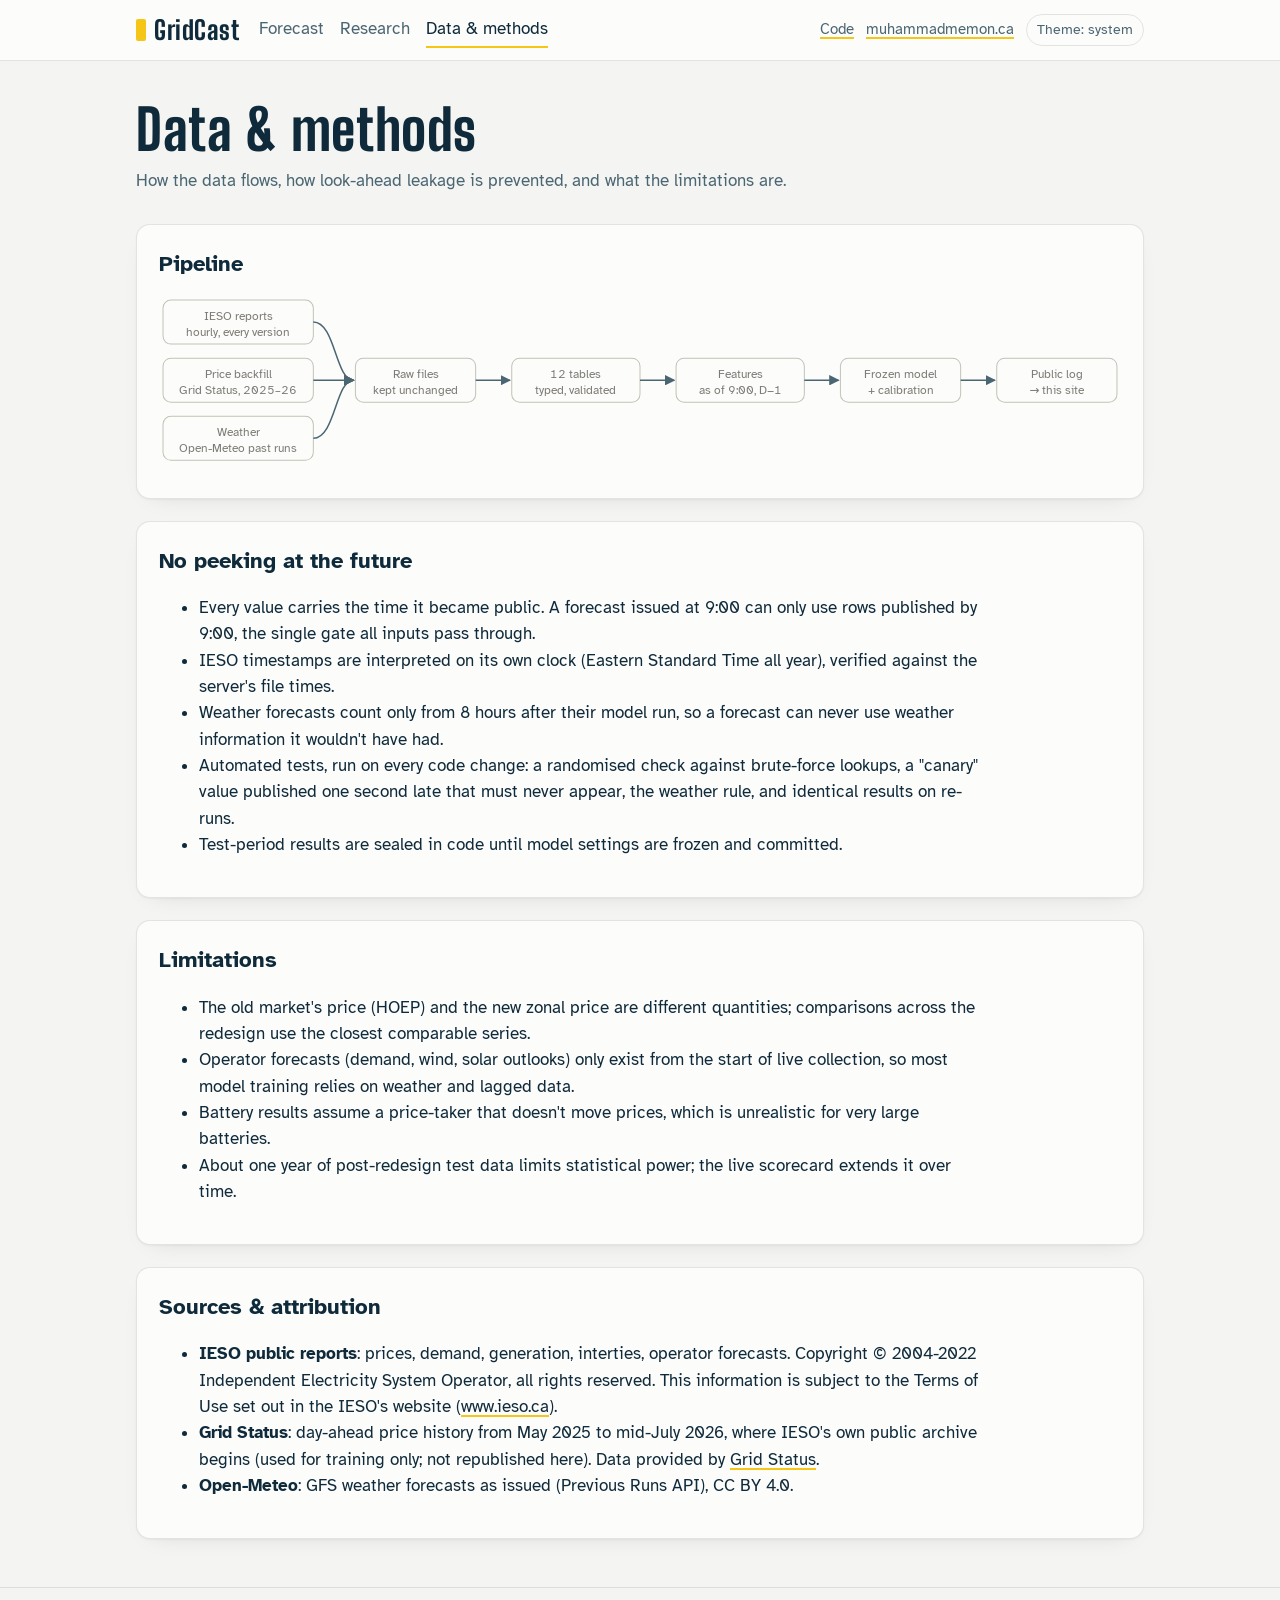
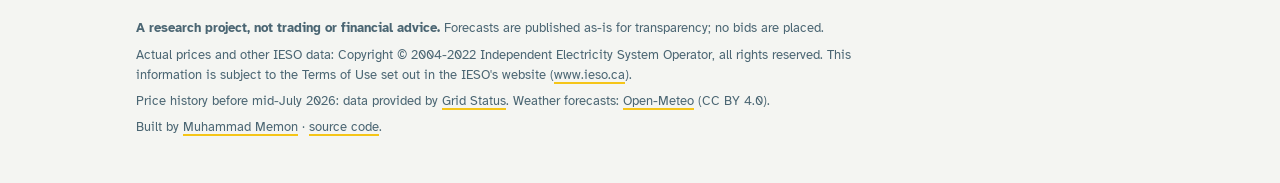
==== site/methods.html @ bc0dd68a "feat(site): project site for gridcast.muhammadmemon.ca (private preview, not deployed) Static pages " ====
<!doctype html>
<html lang="en">
<head>
<meta charset="utf-8">
<meta name="viewport" content="width=device-width, initial-scale=1">
<title>Data & methods · GridCast</title>
<meta name="description" content="How GridCast collects data, prevents look-ahead leakage and where its limits are.">
<link rel="preconnect" href="https://fonts.googleapis.com">
<link rel="preconnect" href="https://fonts.gstatic.com" crossorigin>
<link rel="stylesheet" href="https://fonts.googleapis.com/css2?family=Atkinson+Hyperlegible:ital,wght@0,400;0,700;1,400&family=Big+Shoulders+Display:wght@700;800&display=swap">
<link rel="stylesheet" href="assets/site.css">
<script type="module" src="assets/app.js"></script>
</head>
<body data-page="methods">
<header class="top">
  <div class="wrap">
    <a class="brand" href="./">GridCast</a>
    <nav class="nav" aria-label="Sections">
      <a href="./" >Forecast</a>
      <a href="research.html" >Research</a>
      <a href="methods.html" aria-current="page">Data &amp; methods</a>
    </nav>
    <div class="top-links">
      <a href="https://github.com/Muhammad-Memon542/GridCast">Code</a>
      <a href="https://muhammadmemon.ca">muhammadmemon.ca</a>
      <button class="theme-toggle" type="button">Theme: system</button>
    </div>
  </div>
</header>
<main class="wrap">
<section class="hero">
  <h1>Data &amp; methods</h1>
  <p>How the data flows, how look-ahead leakage is prevented, and what the limitations are.</p>
</section>

<section class="card" aria-labelledby="flow-title">
  <h2 id="flow-title">Pipeline</h2>
  <div class="chart">
    <svg viewBox="0 0 960 190" role="img" aria-labelledby="flow-desc">
      <title id="flow-desc">Data flows from IESO reports, the price-history backfill and weather forecasts into raw storage, validated tables, point-in-time features, frozen models, a public forecast log and this site.</title>
      <g font-size="13">
        <g fill="var(--surface)" stroke="var(--axis)">
          <rect x="4" y="14" width="150" height="44" rx="8"/><rect x="4" y="72" width="150" height="44" rx="8"/><rect x="4" y="130" width="150" height="44" rx="8"/>
          <rect x="196" y="72" width="120" height="44" rx="8"/><rect x="352" y="72" width="128" height="44" rx="8"/>
          <rect x="516" y="72" width="128" height="44" rx="8"/><rect x="680" y="72" width="120" height="44" rx="8"/><rect x="836" y="72" width="120" height="44" rx="8"/>
        </g>
        <g fill="var(--ink)" text-anchor="middle">
          <text x="79" y="34">IESO reports</text><text x="79" y="50" fill="var(--muted)">hourly, every version</text>
          <text x="79" y="92">Price backfill</text><text x="79" y="108" fill="var(--muted)">Grid Status, 2025–26</text>
          <text x="79" y="150">Weather</text><text x="79" y="166" fill="var(--muted)">Open-Meteo past runs</text>
          <text x="256" y="92">Raw files</text><text x="256" y="108" fill="var(--muted)">kept unchanged</text>
          <text x="416" y="92">12 tables</text><text x="416" y="108" fill="var(--muted)">typed, validated</text>
          <text x="580" y="92">Features</text><text x="580" y="108" fill="var(--muted)">as of 9:00, D−1</text>
          <text x="740" y="92">Frozen model</text><text x="740" y="108" fill="var(--muted)">+ calibration</text>
          <text x="896" y="92">Public log</text><text x="896" y="108" fill="var(--muted)">→ this site</text>
        </g>
        <g stroke="var(--ink-2)" stroke-width="1.5" fill="none" marker-end="url(#arrow)">
          <path d="M154 36 C176 36 176 94 194 94"/><path d="M154 94 H194"/><path d="M154 152 C176 152 176 94 194 94"/>
          <path d="M316 94 H350"/><path d="M480 94 H514"/><path d="M644 94 H678"/><path d="M800 94 H834"/>
        </g>
        <defs><marker id="arrow" viewBox="0 0 8 8" refX="7" refY="4" markerWidth="7" markerHeight="7" orient="auto"><path d="M0,0 L8,4 L0,8 Z" fill="var(--ink-2)"/></marker></defs>
      </g>
    </svg>
  </div>
</section>

<section class="card prose" aria-labelledby="leak-title">
  <h2 id="leak-title">No peeking at the future</h2>
  <ul>
    <li>Every value carries the time it became public. A forecast issued at 9:00 can only use rows published by 9:00, the single gate all inputs pass through.</li>
    <li>IESO timestamps are interpreted on its own clock (Eastern Standard Time all year), verified against the server's file times.</li>
    <li>Weather forecasts count only from 8 hours after their model run, so a forecast can never use weather information it wouldn't have had.</li>
    <li>Automated tests, run on every code change: a randomised check against brute-force lookups, a "canary" value published one second late that must never appear, the weather rule, and identical results on re-runs.</li>
    <li>Test-period results are sealed in code until model settings are frozen and committed.</li>
  </ul>
</section>

<section class="card prose" aria-labelledby="lim-title">
  <h2 id="lim-title">Limitations</h2>
  <ul>
    <li>The old market's price (HOEP) and the new zonal price are different quantities; comparisons across the redesign use the closest comparable series.</li>
    <li>Operator forecasts (demand, wind, solar outlooks) only exist from the start of live collection, so most model training relies on weather and lagged data.</li>
    <li>Battery results assume a price-taker that doesn't move prices, which is unrealistic for very large batteries.</li>
    <li>About one year of post-redesign test data limits statistical power; the live scorecard extends it over time.</li>
  </ul>
</section>

<section class="card prose" aria-labelledby="src-title">
  <h2 id="src-title">Sources &amp; attribution</h2>
  <ul>
    <li><strong>IESO public reports</strong>: prices, demand, generation, interties, operator forecasts. Copyright © 2004-2022 Independent Electricity System Operator, all rights reserved. This information is subject to the Terms of Use set out in the IESO's website (<a href="https://www.ieso.ca">www.ieso.ca</a>).</li>
    <li><strong>Grid Status</strong>: day-ahead price history from May 2025 to mid-July 2026, where IESO's own public archive begins (used for training only; not republished here). Data provided by <a href="https://www.gridstatus.io/">Grid Status</a>.</li>
    <li><strong>Open-Meteo</strong>: GFS weather forecasts as issued (Previous Runs API), CC BY 4.0.</li>
  </ul>
</section>
</main>
<footer class="foot">
  <div class="wrap">
    <p><strong>A research project, not trading or financial advice.</strong> Forecasts are published as-is for transparency; no bids are placed.</p>
    <p>Actual prices and other IESO data: Copyright © 2004-2022 Independent Electricity System Operator, all rights reserved. This information is subject to the Terms of Use set out in the IESO's website (<a href="https://www.ieso.ca">www.ieso.ca</a>).</p>
    <p>Price history before mid-July 2026: data provided by <a href="https://www.gridstatus.io/">Grid Status</a>. Weather forecasts: <a href="https://open-meteo.com/">Open-Meteo</a> (CC BY 4.0).</p>
    <p>Built by <a href="https://muhammadmemon.ca">Muhammad Memon</a> · <a href="https://github.com/Muhammad-Memon542/GridCast">source code</a>.</p>
  </div>
</footer>
</body>
</html>
---- site/assets/site.css ----
/* GridCast project site. Brand type from muhammadmemon.ca; chart colours from the
   validated reference palette (blue = forecast, orange = actual; both pass the CVD and
   contrast checks in light and dark). */

:root {
  color-scheme: light;
  --page: #f4f5f2;
  --surface: #fcfcfb;
  --ink: #0f2a3a;
  --ink-2: #4b6673;
  --muted: #7d7b75;
  --grid: #e1e0d9;
  --axis: #c3c2b7;
  --border: rgba(11, 11, 11, 0.10);
  --accent: #f5c518;
  --band-98: #cde2fb;
  --band-90: #9ec5f4;
  --band-50: #6da7ec;
  --median: #1c5cab;
  --actual: #eb6834;
  --bar: #2a78d6;
  --bar-hover: #5598e7;
  --dot: #2a78d6;
  --shadow: 0 1px 2px rgba(11, 11, 11, 0.04), 0 8px 24px -16px rgba(11, 11, 11, 0.18);
  --body: "Atkinson Hyperlegible", system-ui, -apple-system, "Segoe UI", Roboto, sans-serif;
  --display: "Big Shoulders Display", "Arial Narrow", "Roboto Condensed", sans-serif;
  --radius: 14px;
}

@media (prefers-color-scheme: dark) {
  :root:where(:not([data-theme="light"])) {
    color-scheme: dark;
    --page: #0d0d0d;
    --surface: #1a1a19;
    --ink: #f3f3ef;
    --ink-2: #c3c2b7;
    --muted: #898781;
    --grid: #2c2c2a;
    --axis: #383835;
    --border: rgba(255, 255, 255, 0.10);
    --band-98: #0d366b;
    --band-90: #184f95;
    --band-50: #256abf;
    --median: #86b6ef;
    --actual: #d95926;
    --bar: #3987e5;
    --bar-hover: #6da7ec;
    --dot: #3987e5;
    --shadow: none;
  }
}

:root[data-theme="dark"] {
  color-scheme: dark;
  --page: #0d0d0d;
  --surface: #1a1a19;
  --ink: #f3f3ef;
  --ink-2: #c3c2b7;
  --muted: #898781;
  --grid: #2c2c2a;
  --axis: #383835;
  --border: rgba(255, 255, 255, 0.10);
  --band-98: #0d366b;
  --band-90: #184f95;
  --band-50: #256abf;
  --median: #86b6ef;
  --actual: #d95926;
  --bar: #3987e5;
  --bar-hover: #6da7ec;
  --dot: #3987e5;
  --shadow: none;
}

* { box-sizing: border-box; }
html { -webkit-text-size-adjust: 100%; }
body {
  margin: 0;
  background: var(--page);
  color: var(--ink);
  font: 17px/1.55 var(--body);
}
a { color: inherit; text-decoration-color: var(--accent); text-decoration-thickness: 2px; text-underline-offset: 3px; }
a:hover { text-decoration-color: currentColor; }
:focus-visible { outline: 2px solid var(--median); outline-offset: 2px; }

.wrap { max-width: 1040px; margin: 0 auto; padding: 0 16px; }

/* header */
.top { border-bottom: 1px solid var(--border); background: var(--surface); }
.top .wrap { display: flex; align-items: center; gap: 20px; min-height: 60px; flex-wrap: wrap; }
.brand { font: 800 26px/1 var(--display); letter-spacing: 0.02em; text-decoration: none; display: flex; align-items: center; gap: 8px; }
.brand::before { content: ""; width: 10px; height: 22px; background: var(--accent); border-radius: 2px; }
.nav { display: flex; gap: 16px; flex-wrap: wrap; flex: 1; }
.nav a { text-decoration: none; color: var(--ink-2); padding: 4px 0; border-bottom: 2px solid transparent; }
.nav a[aria-current="page"] { color: var(--ink); border-bottom-color: var(--accent); }
.top-links { display: flex; gap: 12px; align-items: center; font-size: 15px; color: var(--ink-2); }
.theme-toggle { background: none; border: 1px solid var(--border); color: var(--ink-2); border-radius: 999px; padding: 4px 10px; font: inherit; font-size: 14px; cursor: pointer; }

/* hero */
.hero { padding: 40px 0 8px; }
.hero h1 { font: 800 clamp(34px, 6vw, 56px)/1.02 var(--display); margin: 0 0 10px; letter-spacing: 0.01em; }
.hero p { margin: 0; color: var(--ink-2); max-width: 680px; }
.preview-flag { display: inline-block; margin-top: 14px; font-size: 14px; padding: 3px 10px; border-radius: 999px; border: 1px dashed var(--ink-2); color: var(--ink-2); }

/* cards */
.card { background: var(--surface); border: 1px solid var(--border); border-radius: var(--radius); box-shadow: var(--shadow); padding: 22px; margin: 22px 0; }
.card h2 { margin: 0 0 4px; font-size: 22px; }
.card .sub { margin: 0 0 18px; color: var(--ink-2); font-size: 15px; }
.section-title { font: 700 30px/1.1 var(--display); margin: 40px 0 0; letter-spacing: 0.01em; }

/* stat tiles */
.tiles { display: grid; grid-template-columns: repeat(auto-fit, minmax(180px, 1fr)); gap: 14px; margin-bottom: 18px; }
.tile { border: 1px solid var(--border); border-radius: 10px; padding: 12px 14px; }
.tile .label { font-size: 14px; color: var(--ink-2); }
.tile .value { font-size: 26px; font-weight: 700; line-height: 1.2; }
.tile .value.hero-figure { font-size: 48px; }
.tile .note { font-size: 13px; color: var(--muted); }

/* charts */
.chart { position: relative; width: 100%; }
.chart svg { display: block; width: 100%; height: auto; overflow: visible; }
.chart text { font-family: var(--body); fill: var(--muted); font-size: 12px; font-variant-numeric: tabular-nums; }
.chart .grid { stroke: var(--grid); stroke-width: 1; shape-rendering: crispEdges; }
.chart .baseline { stroke: var(--axis); stroke-width: 1; shape-rendering: crispEdges; }
.chart .crosshair { stroke: var(--ink-2); stroke-width: 1; pointer-events: none; }
.chart .label-strong { fill: var(--ink); font-size: 13px; }
.legend { display: flex; flex-wrap: wrap; gap: 6px 18px; font-size: 14px; color: var(--ink-2); margin: 10px 0 0; padding: 0; list-style: none; }
.legend li { display: inline-flex; align-items: center; gap: 7px; }
.key-rect { width: 18px; height: 10px; border-radius: 2px; display: inline-block; }
.key-line { width: 18px; height: 2px; border-radius: 1px; display: inline-block; }
.tooltip { position: absolute; pointer-events: none; background: var(--surface); color: var(--ink); border: 1px solid var(--border); border-radius: 8px; padding: 8px 10px; font-size: 13px; line-height: 1.45; box-shadow: 0 8px 24px -12px rgba(0, 0, 0, 0.35); min-width: 150px; z-index: 5; }
.tooltip .t-head { color: var(--ink-2); margin-bottom: 2px; }
.tooltip .t-row { display: flex; align-items: center; gap: 8px; }
.tooltip .t-row strong { font-variant-numeric: tabular-nums; }
.tooltip .t-key { width: 12px; height: 2px; border-radius: 1px; flex: none; }
.empty { border: 1px dashed var(--border); border-radius: 10px; padding: 28px 18px; text-align: center; color: var(--ink-2); }

/* tables */
details.table-view { margin-top: 14px; font-size: 14px; }
details.table-view summary { cursor: pointer; color: var(--ink-2); }
table { width: 100%; border-collapse: collapse; margin-top: 10px; font-size: 14px; }
th, td { text-align: right; padding: 6px 8px; border-bottom: 1px solid var(--border); font-variant-numeric: tabular-nums; }
th:first-child, td:first-child { text-align: left; }
th { color: var(--ink-2); font-weight: 400; }
.table-scroll { overflow-x: auto; }

/* prose */
.prose p, .prose li { max-width: 72ch; }
.prose h3 { margin: 22px 0 6px; font-size: 18px; }
.mono { font-family: ui-monospace, "SF Mono", Menlo, monospace; font-size: 13px; word-break: break-all; }
.badges { display: grid; gap: 10px; margin: 0; padding: 0; list-style: none; }
.badges li { display: grid; grid-template-columns: 52px 1fr; gap: 10px; align-items: baseline; }
.badges .rq { font-weight: 700; }
.badges .state { color: var(--ink-2); }
.small-multiples { display: grid; grid-template-columns: repeat(auto-fit, minmax(min(100%, 380px), 1fr)); gap: 22px 28px; }
.small-multiples h4 { margin: 0 0 4px; font-size: 14px; font-weight: 400; color: var(--ink-2); }

/* footer */
.foot { border-top: 1px solid var(--border); margin-top: 48px; padding: 24px 0 40px; font-size: 13px; color: var(--ink-2); }
.foot p { margin: 6px 0; max-width: 90ch; }

@media (max-width: 640px) {
  body { font-size: 16px; }
  .card { padding: 16px; }
  .tiles { grid-template-columns: repeat(2, minmax(0, 1fr)); gap: 10px; }
  .tile:has(.hero-figure) { grid-column: 1 / -1; }
  .tile .value.hero-figure { font-size: 40px; }
  /* row 1: brand + theme; row 2: sections. Code and site links stay in the footer. */
  .top .wrap { gap: 4px 16px; padding-top: 10px; padding-bottom: 6px; }
  .top .wrap .brand { flex: 1; }
  .top-links { order: 2; }
  .top-links a { display: none; }
  .nav { order: 3; flex: 0 0 100%; }
}
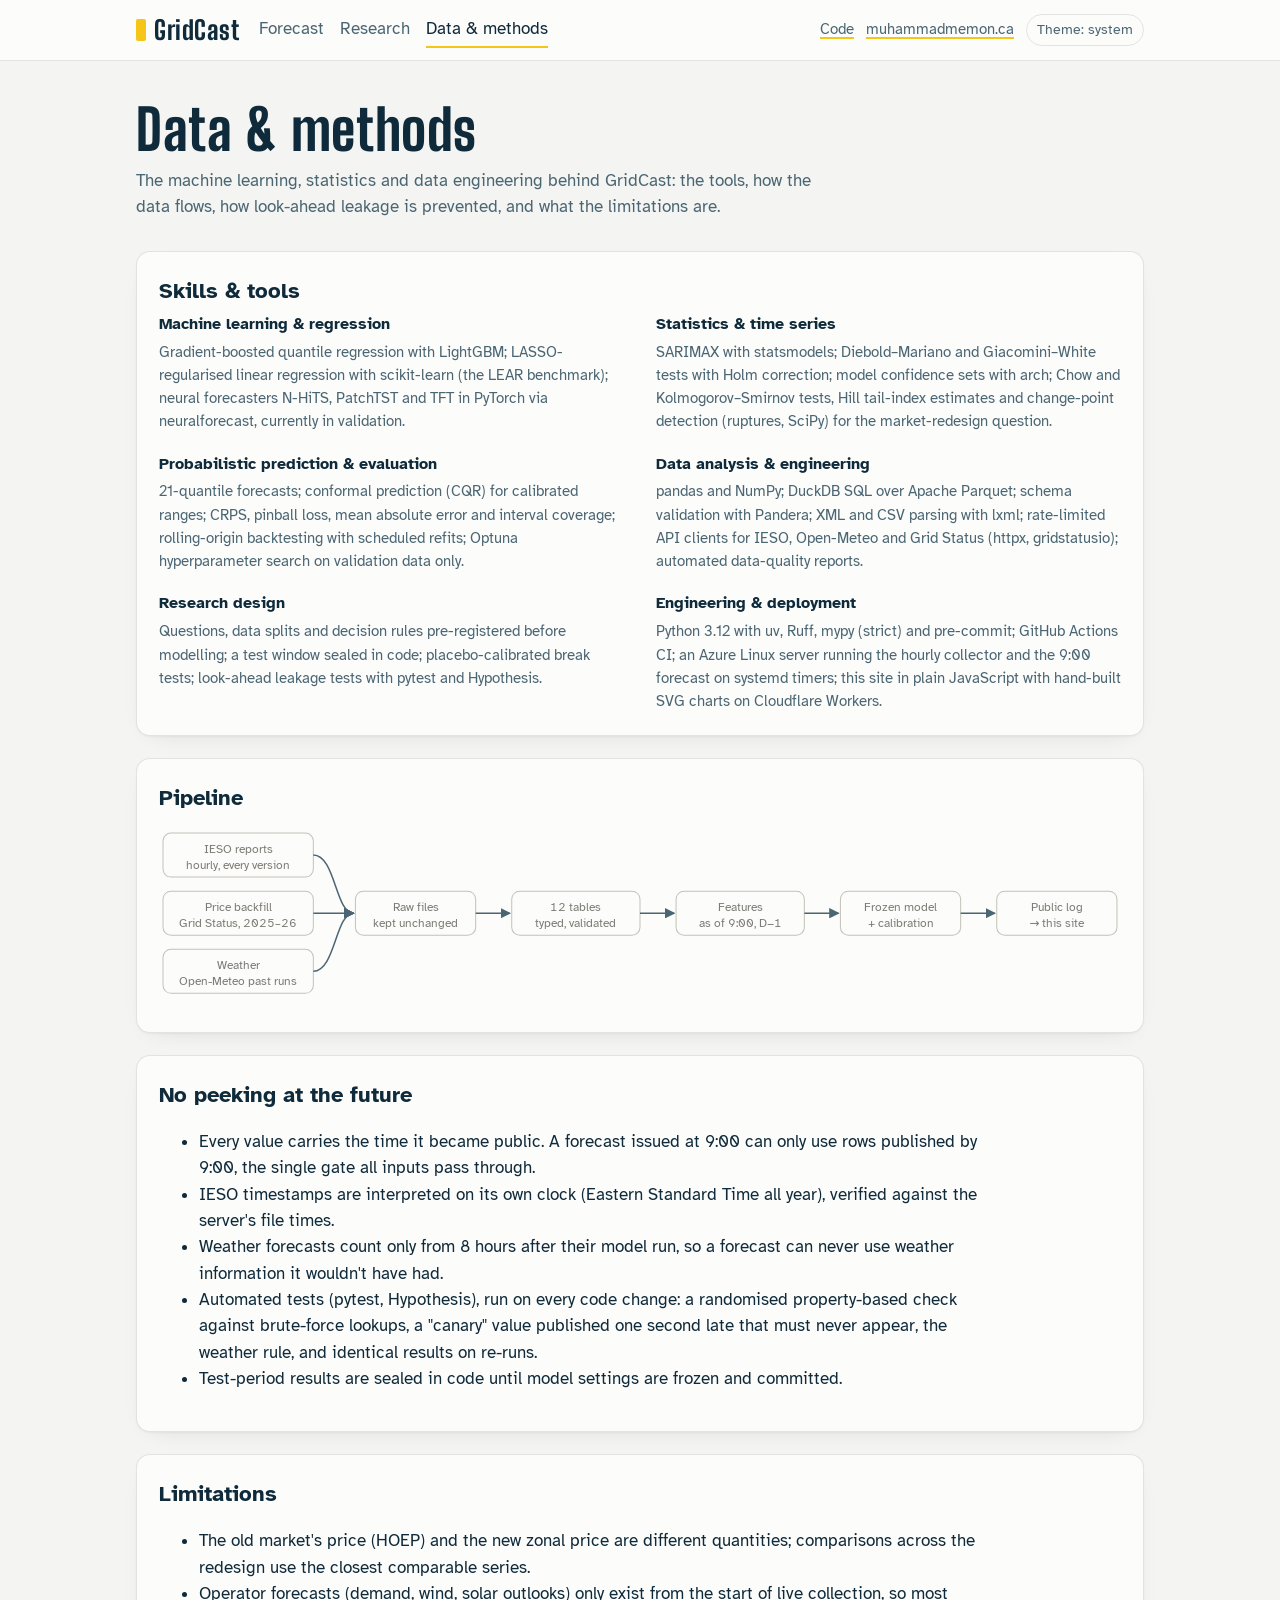
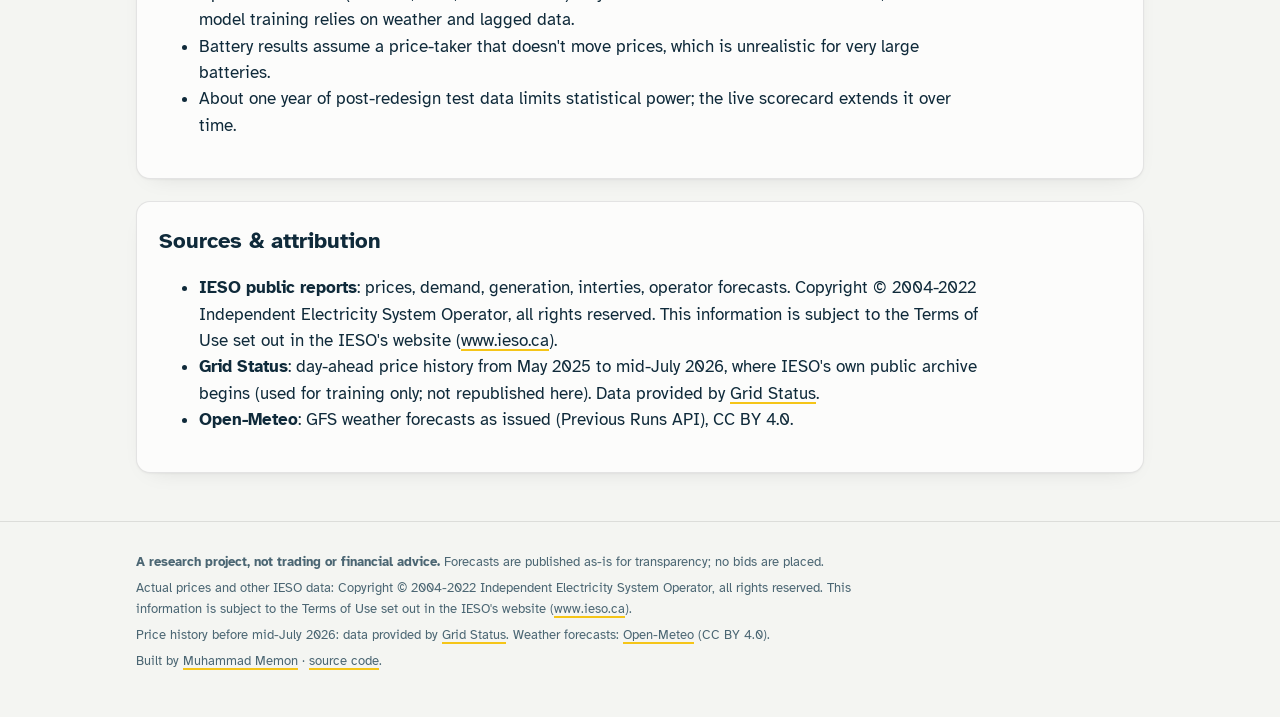
==== commit b5b4447c: "feat(site): describe the skills and tools behind GridCast A Skills & tools card on Data & methods (m" ====
--- a/site/methods.html
+++ b/site/methods.html
@@ -30,7 +30,19 @@
 <main class="wrap">
 <section class="hero">
   <h1>Data &amp; methods</h1>
-  <p>How the data flows, how look-ahead leakage is prevented, and what the limitations are.</p>
+  <p>The machine learning, statistics and data engineering behind GridCast: the tools, how the data flows, how look-ahead leakage is prevented, and what the limitations are.</p>
+</section>
+
+<section class="card" aria-labelledby="skills-title">
+  <h2 id="skills-title">Skills &amp; tools</h2>
+  <div class="skills">
+    <div><h3>Machine learning &amp; regression</h3><p>Gradient-boosted quantile regression with LightGBM; LASSO-regularised linear regression with scikit-learn (the LEAR benchmark); neural forecasters N-HiTS, PatchTST and TFT in PyTorch via neuralforecast, currently in validation.</p></div>
+    <div><h3>Statistics &amp; time series</h3><p>SARIMAX with statsmodels; Diebold–Mariano and Giacomini–White tests with Holm correction; model confidence sets with arch; Chow and Kolmogorov–Smirnov tests, Hill tail-index estimates and change-point detection (ruptures, SciPy) for the market-redesign question.</p></div>
+    <div><h3>Probabilistic prediction &amp; evaluation</h3><p>21-quantile forecasts; conformal prediction (CQR) for calibrated ranges; CRPS, pinball loss, mean absolute error and interval coverage; rolling-origin backtesting with scheduled refits; Optuna hyperparameter search on validation data only.</p></div>
+    <div><h3>Data analysis &amp; engineering</h3><p>pandas and NumPy; DuckDB SQL over Apache Parquet; schema validation with Pandera; XML and CSV parsing with lxml; rate-limited API clients for IESO, Open-Meteo and Grid Status (httpx, gridstatusio); automated data-quality reports.</p></div>
+    <div><h3>Research design</h3><p>Questions, data splits and decision rules pre-registered before modelling; a test window sealed in code; placebo-calibrated break tests; look-ahead leakage tests with pytest and Hypothesis.</p></div>
+    <div><h3>Engineering &amp; deployment</h3><p>Python 3.12 with uv, Ruff, mypy (strict) and pre-commit; GitHub Actions CI; an Azure Linux server running the hourly collector and the 9:00 forecast on systemd timers; this site in plain JavaScript with hand-built SVG charts on Cloudflare Workers.</p></div>
+  </div>
 </section>
 
 <section class="card" aria-labelledby="flow-title">
@@ -70,7 +82,7 @@
     <li>Every value carries the time it became public. A forecast issued at 9:00 can only use rows published by 9:00, the single gate all inputs pass through.</li>
     <li>IESO timestamps are interpreted on its own clock (Eastern Standard Time all year), verified against the server's file times.</li>
     <li>Weather forecasts count only from 8 hours after their model run, so a forecast can never use weather information it wouldn't have had.</li>
-    <li>Automated tests, run on every code change: a randomised check against brute-force lookups, a "canary" value published one second late that must never appear, the weather rule, and identical results on re-runs.</li>
+    <li>Automated tests (pytest, Hypothesis), run on every code change: a randomised property-based check against brute-force lookups, a "canary" value published one second late that must never appear, the weather rule, and identical results on re-runs.</li>
     <li>Test-period results are sealed in code until model settings are frozen and committed.</li>
   </ul>
 </section>
--- a/site/assets/site.css
+++ b/site/assets/site.css
@@ -152,6 +152,9 @@
 .badges li { display: grid; grid-template-columns: 52px 1fr; gap: 10px; align-items: baseline; }
 .badges .rq { font-weight: 700; }
 .badges .state { color: var(--ink-2); }
+.skills { display: grid; grid-template-columns: repeat(auto-fit, minmax(min(100%, 300px), 1fr)); gap: 18px 32px; }
+.skills h3 { margin: 0 0 4px; font-size: 16px; }
+.skills p { margin: 0; color: var(--ink-2); font-size: 15px; }
 .small-multiples { display: grid; grid-template-columns: repeat(auto-fit, minmax(min(100%, 380px), 1fr)); gap: 22px 28px; }
 .small-multiples h4 { margin: 0 0 4px; font-size: 14px; font-weight: 400; color: var(--ink-2); }
 
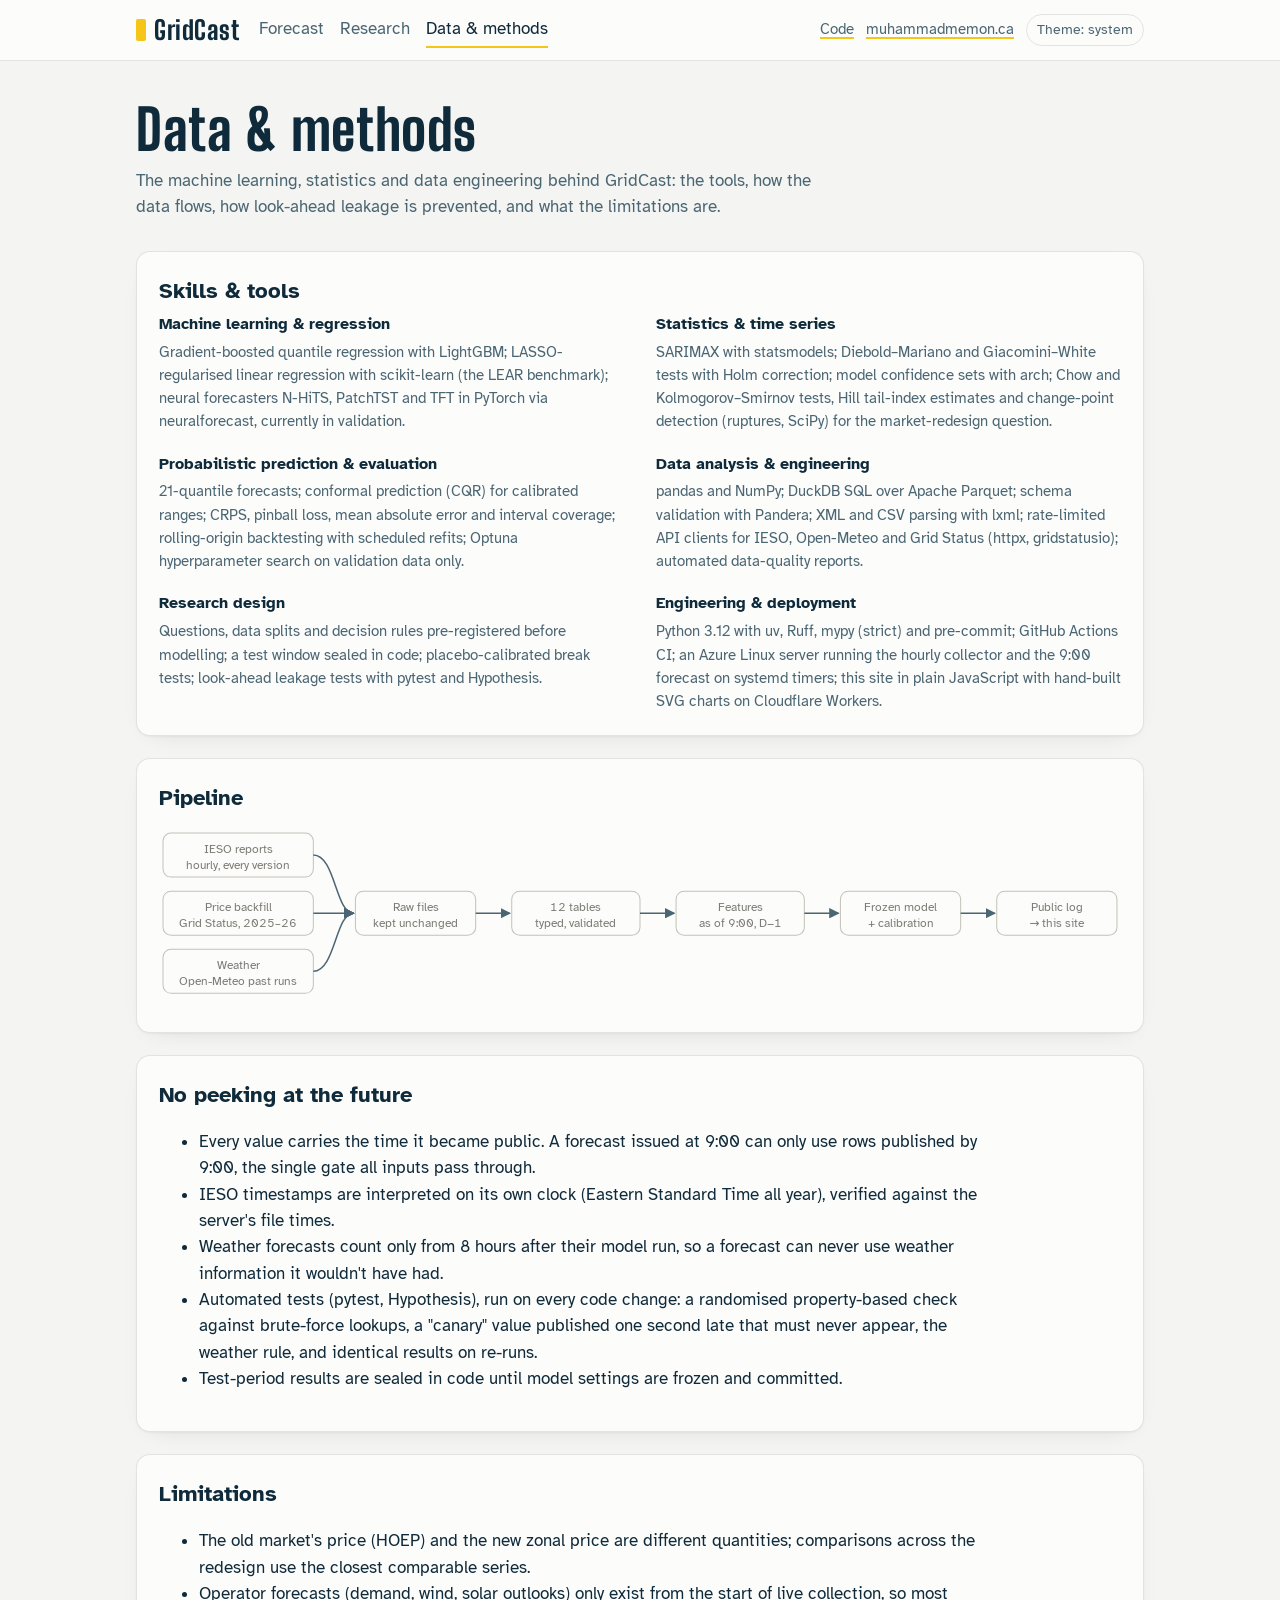
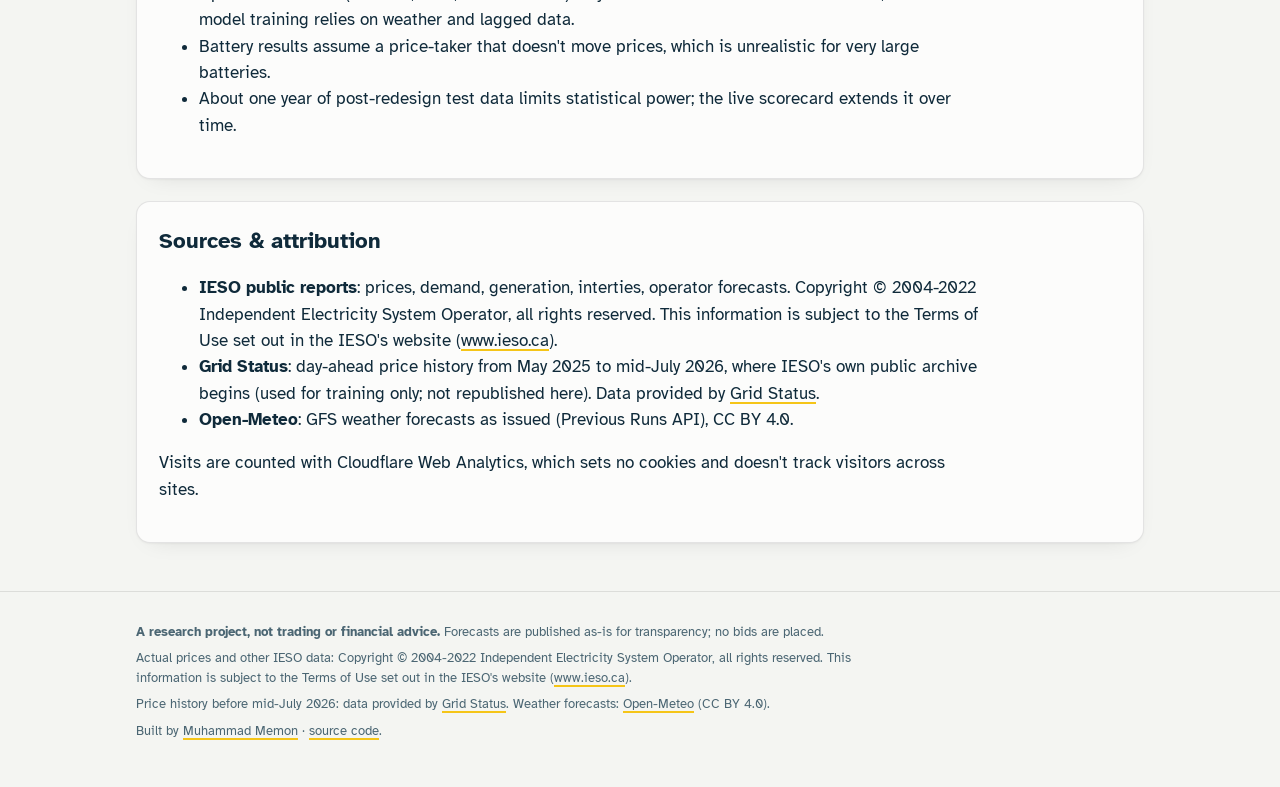
==== commit fce9a7fc: "feat(site): allow Cloudflare Web Analytics Cloudflare injects its cookie-free analytics beacon, whic" ====
--- a/site/methods.html
+++ b/site/methods.html
@@ -104,6 +104,7 @@
     <li><strong>Grid Status</strong>: day-ahead price history from May 2025 to mid-July 2026, where IESO's own public archive begins (used for training only; not republished here). Data provided by <a href="https://www.gridstatus.io/">Grid Status</a>.</li>
     <li><strong>Open-Meteo</strong>: GFS weather forecasts as issued (Previous Runs API), CC BY 4.0.</li>
   </ul>
+  <p>Visits are counted with Cloudflare Web Analytics, which sets no cookies and doesn't track visitors across sites.</p>
 </section>
 </main>
 <footer class="foot">
--- a/site/assets/site.css
+++ b/site/assets/site.css
@@ -72,6 +72,8 @@
 }
 
 * { box-sizing: border-box; }
+/* the hidden attribute must win over component display rules (.legend, .preview-flag, ...) */
+[hidden] { display: none !important; }
 html { -webkit-text-size-adjust: 100%; }
 body {
   margin: 0;
@@ -128,6 +130,13 @@
 .legend li { display: inline-flex; align-items: center; gap: 7px; }
 .key-rect { width: 18px; height: 10px; border-radius: 2px; display: inline-block; }
 .key-line { width: 18px; height: 2px; border-radius: 1px; display: inline-block; }
+/* legend colours live here, not in style="" attributes, which the site's CSP blocks */
+.key-median { background: var(--median); }
+.key-actual { background: var(--actual); }
+.key-b50 { background: var(--band-50); }
+.key-b90 { background: var(--band-90); }
+.key-b98 { background: var(--band-98); }
+.result { margin: 12px 0 0; font-size: 15px; color: var(--ink); }
 .tooltip { position: absolute; pointer-events: none; background: var(--surface); color: var(--ink); border: 1px solid var(--border); border-radius: 8px; padding: 8px 10px; font-size: 13px; line-height: 1.45; box-shadow: 0 8px 24px -12px rgba(0, 0, 0, 0.35); min-width: 150px; z-index: 5; }
 .tooltip .t-head { color: var(--ink-2); margin-bottom: 2px; }
 .tooltip .t-row { display: flex; align-items: center; gap: 8px; }
